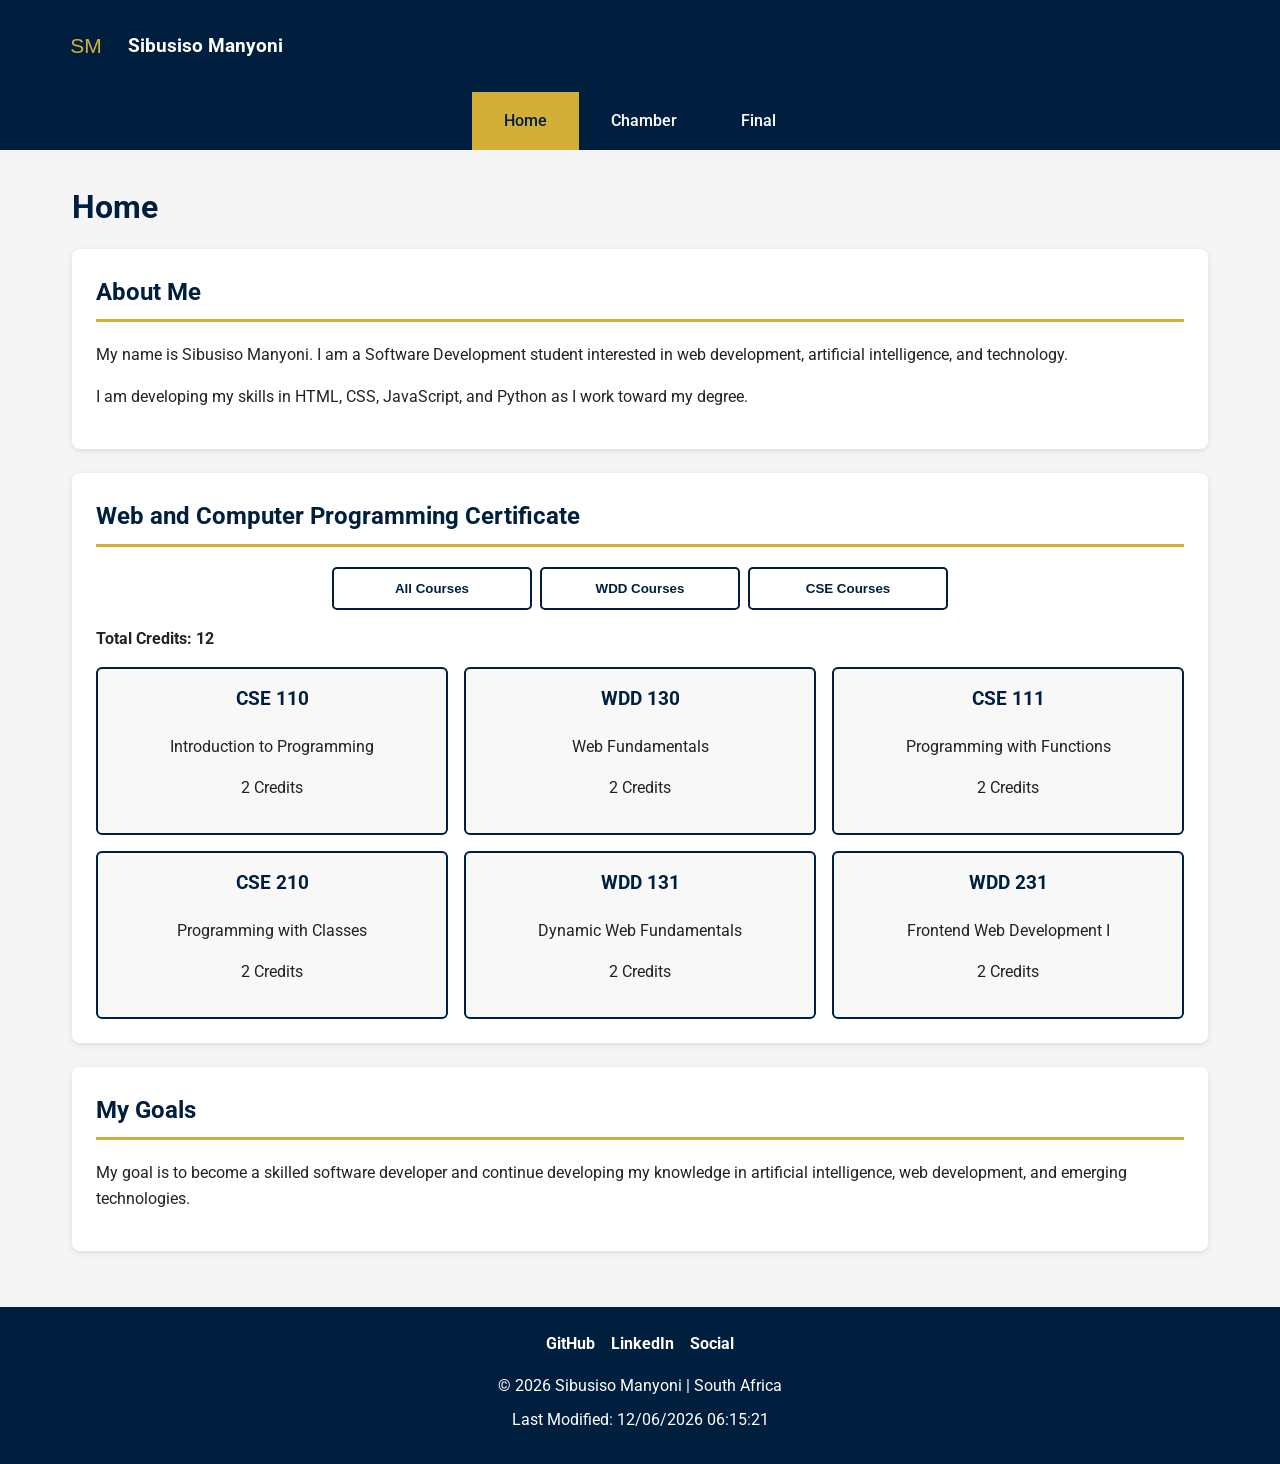
==== index.html @ 095c7e54 "Complete WDD 231 course home page" ====
<!DOCTYPE html>
<html lang="en">

<head>
    <meta charset="UTF-8">
    <meta name="viewport" content="width=device-width, initial-scale=1.0">

    <meta name="description"
        content="Sibusiso Manyoni's WDD 231 course home page for Web Frontend Development I.">

    <meta name="author" content="Sibusiso Manyoni">

    <title>WDD 231 | Sibusiso Manyoni</title>

    <link rel="preconnect" href="https://fonts.googleapis.com">
    <link rel="preconnect" href="https://fonts.gstatic.com" crossorigin>
    <link href="https://fonts.googleapis.com/css2?family=Roboto:wght@400;500;700&display=swap"
        rel="stylesheet">

    <link rel="stylesheet" href="styles/small.css">
    <link rel="stylesheet" href="styles/larger.css">

    <script src="scripts/navigation.js" defer></script>
    <script src="scripts/date.js" defer></script>
    <script src="scripts/courses.js" defer></script>
</head>

<body>

    <header>
        <div class="header-content">

            <img src="images/logo.svg" alt="Sibusiso Manyoni logo">

            <span>Sibusiso Manyoni</span>

            <button id="menu-button" type="button" aria-label="Open navigation menu">
                ☰
            </button>

        </div>

        <nav id="navigation">
            <a href="index.html" class="active">Home</a>
            <a href="#">Chamber</a>
            <a href="#">Final</a>
        </nav>
    </header>

    <main>

        <h1>Home</h1>

        <section>
            <h2>About Me</h2>

            <p>
                My name is Sibusiso Manyoni. I am a Software Development
                student interested in web development, artificial intelligence,
                and technology.
            </p>

            <p>
                I am developing my skills in HTML, CSS, JavaScript, and Python
                as I work toward my degree.
            </p>
        </section>

        <section>
            <h2>Web and Computer Programming Certificate</h2>

            <div class="course-buttons">
                <button id="all-courses" type="button">All Courses</button>
                <button id="wdd-courses" type="button">WDD Courses</button>
                <button id="cse-courses" type="button">CSE Courses</button>
            </div>

            <p class="credits">
                Total Credits:
                <span id="total-credits">0</span>
            </p>

            <div id="course-list" class="course-list">
                <!-- Courses will be displayed here using JavaScript -->
            </div>
        </section>

        <section>
            <h2>My Goals</h2>

            <p>
                My goal is to become a skilled software developer and continue
                developing my knowledge in artificial intelligence,
                web development, and emerging technologies.
            </p>
        </section>

    </main>

    <footer>

        <div class="social-links">
            <a href="https://github.com/" target="_blank" rel="noopener noreferrer">
                GitHub
            </a>

            <a href="https://www.linkedin.com/" target="_blank" rel="noopener noreferrer">
                LinkedIn
            </a>

            <a href="#" aria-label="Additional social media link">
                Social
            </a>
        </div>

        <p>
            &copy; <span id="currentyear"></span>
            Sibusiso Manyoni | South Africa
        </p>

        <p id="lastModified"></p>

    </footer>

</body>

</html>
---- styles/small.css ----
/* ==============================
   WDD 231 Course Home Page
   Small Screen Styles
   ============================== */

* {
    box-sizing: border-box;
}

body {
    margin: 0;
    font-family: "Roboto", sans-serif;
    line-height: 1.6;
    color: #222;
    background-color: #f5f5f5;
}

img {
    max-width: 100%;
    height: auto;
}

/* ==============================
   Header
   ============================== */

header {
    background-color: #001f3f;
    color: white;
}

.header-content {
    display: flex;
    align-items: center;
    padding: 1rem;
}

.header-content img {
    width: 60px;
    height: 60px;
}

.header-content span {
    flex-grow: 1;
    margin-left: 0.75rem;
    font-size: 1.2rem;
    font-weight: 700;
}

/* ==============================
   Hamburger Button
   ============================== */

#menu-button {
    padding: 0.25rem 0.5rem;
    border: none;
    background: transparent;
    color: white;
    font-size: 2rem;
    cursor: pointer;
}

/* ==============================
   Navigation
   ============================== */

nav {
    display: none;
    flex-direction: column;
    background-color: #001f3f;
}

nav.open {
    display: flex;
}

nav a {
    padding: 1rem;
    border-top: 1px solid #34506b;
    color: white;
    text-align: center;
    text-decoration: none;
    font-weight: 500;
}

nav a:hover,
nav a.active {
    background-color: #d4af37;
    color: #001f3f;
}

/* ==============================
   Main Content
   ============================== */

main {
    width: 100%;
    max-width: 1200px;
    margin: 0 auto;
    padding: 1rem;
}

h1 {
    margin: 0 0 1rem;
    color: #001f3f;
}

section {
    margin-bottom: 1.5rem;
    padding: 1rem;
    background-color: white;
    border-radius: 8px;
    box-shadow: 0 2px 6px rgba(0, 0, 0, 0.1);
}

h2 {
    margin-top: 0;
    padding-bottom: 0.5rem;
    border-bottom: 3px solid #d4af37;
    color: #001f3f;
}

/* ==============================
   Course Buttons
   ============================== */

.course-buttons {
    display: flex;
    flex-direction: column;
    gap: 0.5rem;
    margin-bottom: 1rem;
}

.course-buttons button {
    padding: 0.75rem;
    border: 2px solid #001f3f;
    border-radius: 5px;
    background-color: white;
    color: #001f3f;
    font-weight: 700;
    cursor: pointer;
}

.course-buttons button:hover {
    background-color: #d4af37;
}

/* ==============================
   Course Cards
   ============================== */

.credits {
    font-weight: 700;
}

.course-list {
    display: grid;
    grid-template-columns: 1fr;
    gap: 1rem;
}

.course-card {
    padding: 1rem;
    border: 2px solid #001f3f;
    border-radius: 6px;
    background-color: #f8f8f8;
    text-align: center;
}

.course-card.completed {
    border-color: #247a35;
    background-color: #e7f5e9;
}

.course-card h3 {
    margin-top: 0;
    color: #001f3f;
}

.course-card.completed h3 {
    color: #247a35;
}

/* ==============================
   Footer
   ============================== */

footer {
    padding: 1.5rem;
    background-color: #001f3f;
    color: white;
    text-align: center;
}

.social-links {
    display: flex;
    justify-content: center;
    gap: 1rem;
    margin-bottom: 1rem;
}

.social-links a {
    color: white;
    font-weight: 700;
    text-decoration: none;
}

.social-links a:hover {
    color: #d4af37;
}

footer p {
    margin: 0.5rem 0;
}
---- styles/larger.css ----
/* ==============================
   WDD 231 Course Home Page
   Larger Screen Styles
   ============================== */

@media screen and (min-width: 32.5rem) {

    /* ==============================
       Header
       ============================== */

    .header-content {
        max-width: 1200px;
        margin: 0 auto;
    }

    #menu-button {
        display: none;
    }

    /* ==============================
       Navigation
       ============================== */

    nav {
        display: flex;
        flex-direction: row;
        justify-content: center;
        max-width: 1200px;
        margin: 0 auto;
    }

    nav a {
        padding: 1rem 2rem;
        border-top: none;
    }

    /* ==============================
       Main Content
       ============================== */

    main {
        padding: 2rem;
    }

    /* ==============================
       About Section
       ============================== */

    .about-content {
        display: grid;
        grid-template-columns: 2fr 1fr;
        gap: 2rem;
    }

    /* ==============================
       Course Buttons
       ============================== */

    .course-buttons {
        flex-direction: row;
        justify-content: center;
    }

    .course-buttons button {
        flex: 1;
        max-width: 200px;
    }

    /* ==============================
       Course Cards
       ============================== */

    .course-list {
        grid-template-columns: repeat(2, 1fr);
    }

    /* ==============================
       Goals Section
       ============================== */

    .goals {
        min-height: 150px;
    }
}

/* ==============================
   Wide Screens
   ============================== */

@media screen and (min-width: 50rem) {

    .course-list {
        grid-template-columns: repeat(3, 1fr);
    }

    section {
        padding: 1.5rem;
    }
}
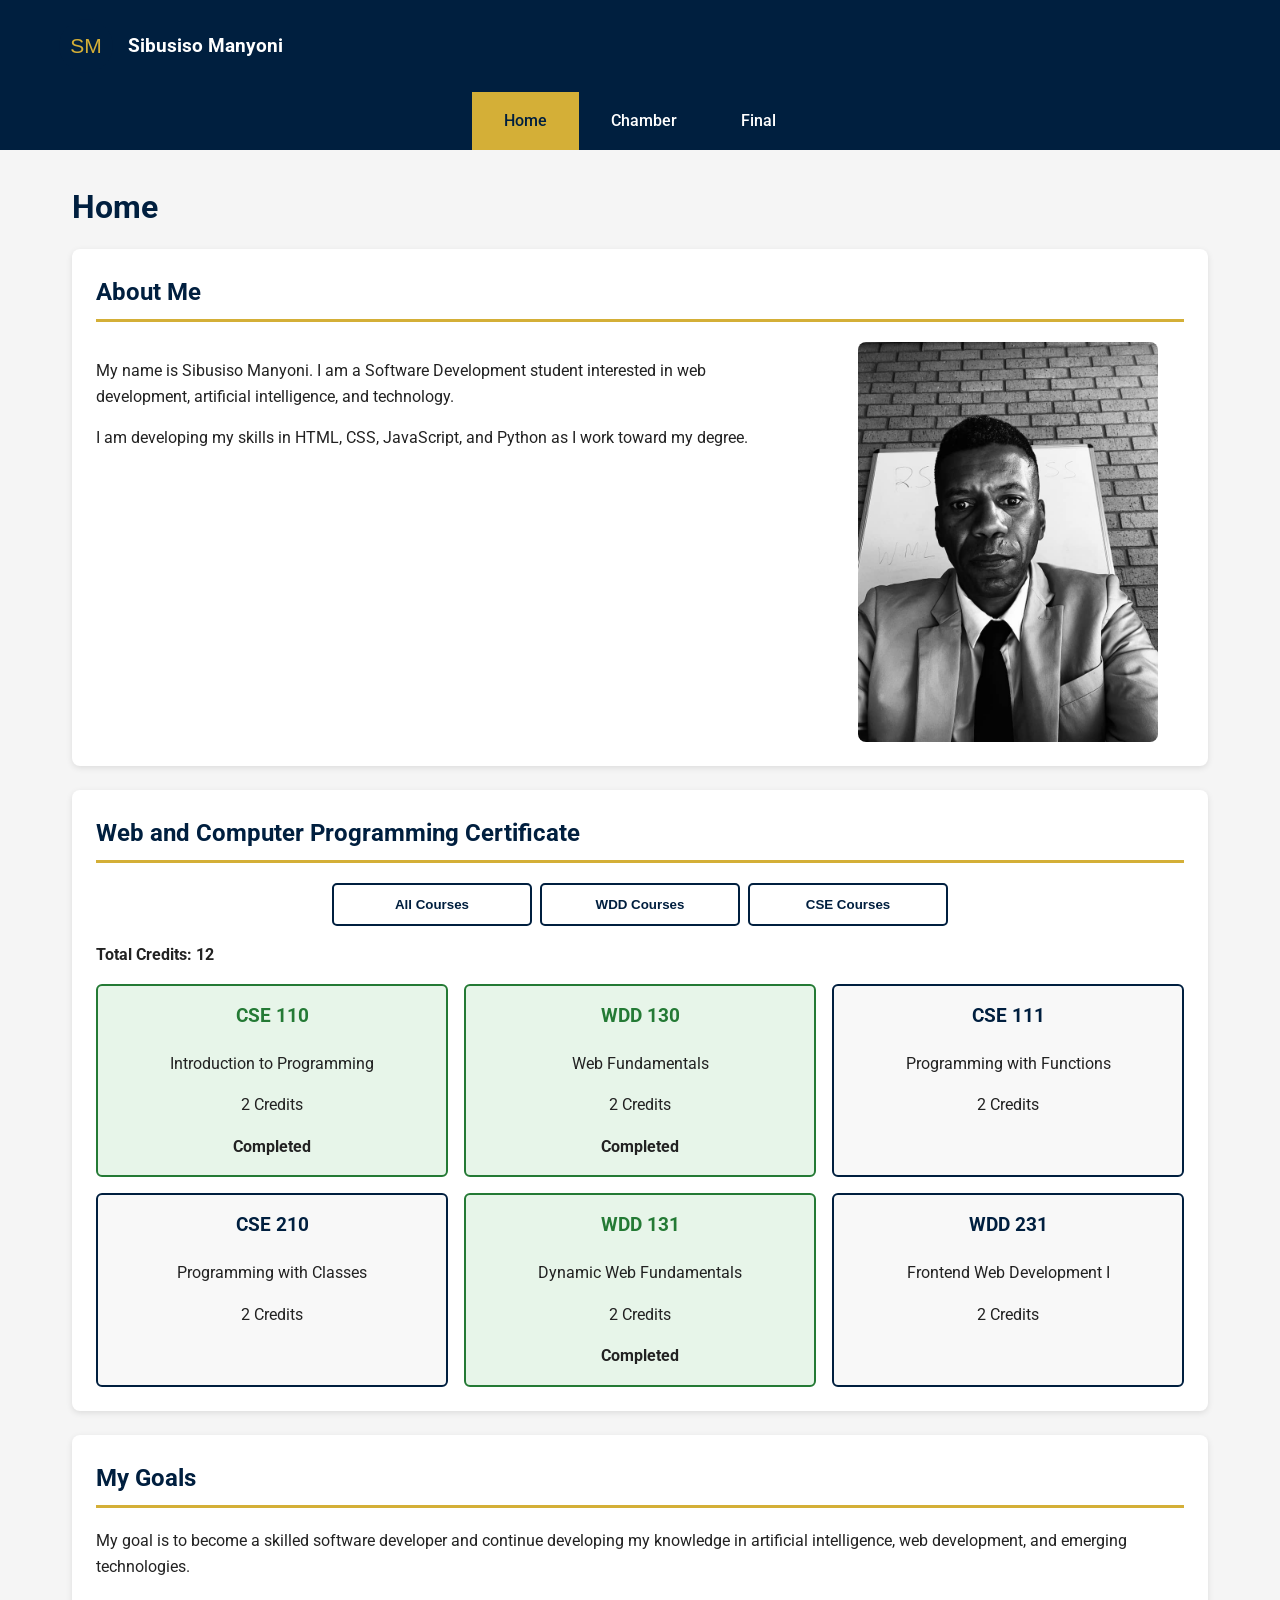
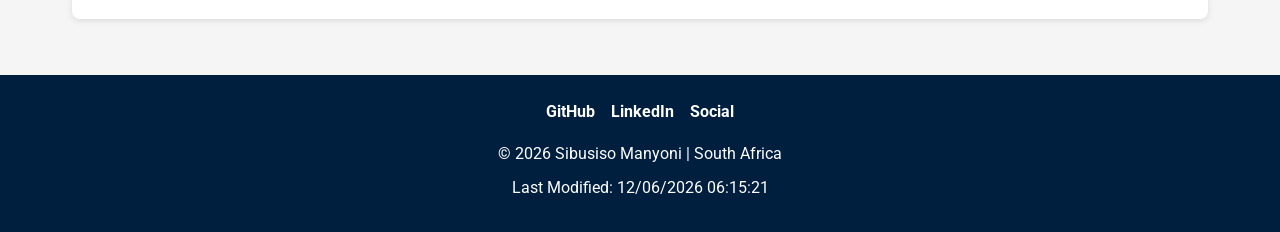
==== commit 592167ec: "Fix student profile and course completion indicators" ====
--- a/index.html
+++ b/index.html
@@ -54,16 +54,25 @@
         <section>
             <h2>About Me</h2>
 
-            <p>
-                My name is Sibusiso Manyoni. I am a Software Development
-                student interested in web development, artificial intelligence,
-                and technology.
-            </p>
+            <div class="about-content">
+                <div>
+                    <p>
+                        My name is Sibusiso Manyoni. I am a Software Development
+                        student interested in web development, artificial intelligence,
+                        and technology.
+                    </p>
 
-            <p>
-                I am developing my skills in HTML, CSS, JavaScript, and Python
-                as I work toward my degree.
-            </p>
+                    <p>
+                        I am developing my skills in HTML, CSS, JavaScript, and Python
+                        as I work toward my degree.
+                    </p>
+                </div>
+
+                <img
+                    class="student-photo"
+                    src="images/profile.jpg"
+                    alt="Portrait of Sibusiso Manyoni">
+            </div>
         </section>
 
         <section>
--- a/styles/small.css
+++ b/styles/small.css
@@ -209,6 +209,15 @@
     color: #d4af37;
 }
 
+.student-photo {
+    display: block;
+    width: 100%;
+    max-width: 300px;
+    height: auto;
+    margin: 0 auto;
+    border-radius: 8px;
+}
+
 footer p {
     margin: 0.5rem 0;
 }
--- a/styles/larger.css
+++ b/styles/larger.css
@@ -97,4 +97,8 @@
     section {
         padding: 1.5rem;
     }
+}
+
+.student-photo {
+    justify-self: center;
 }
